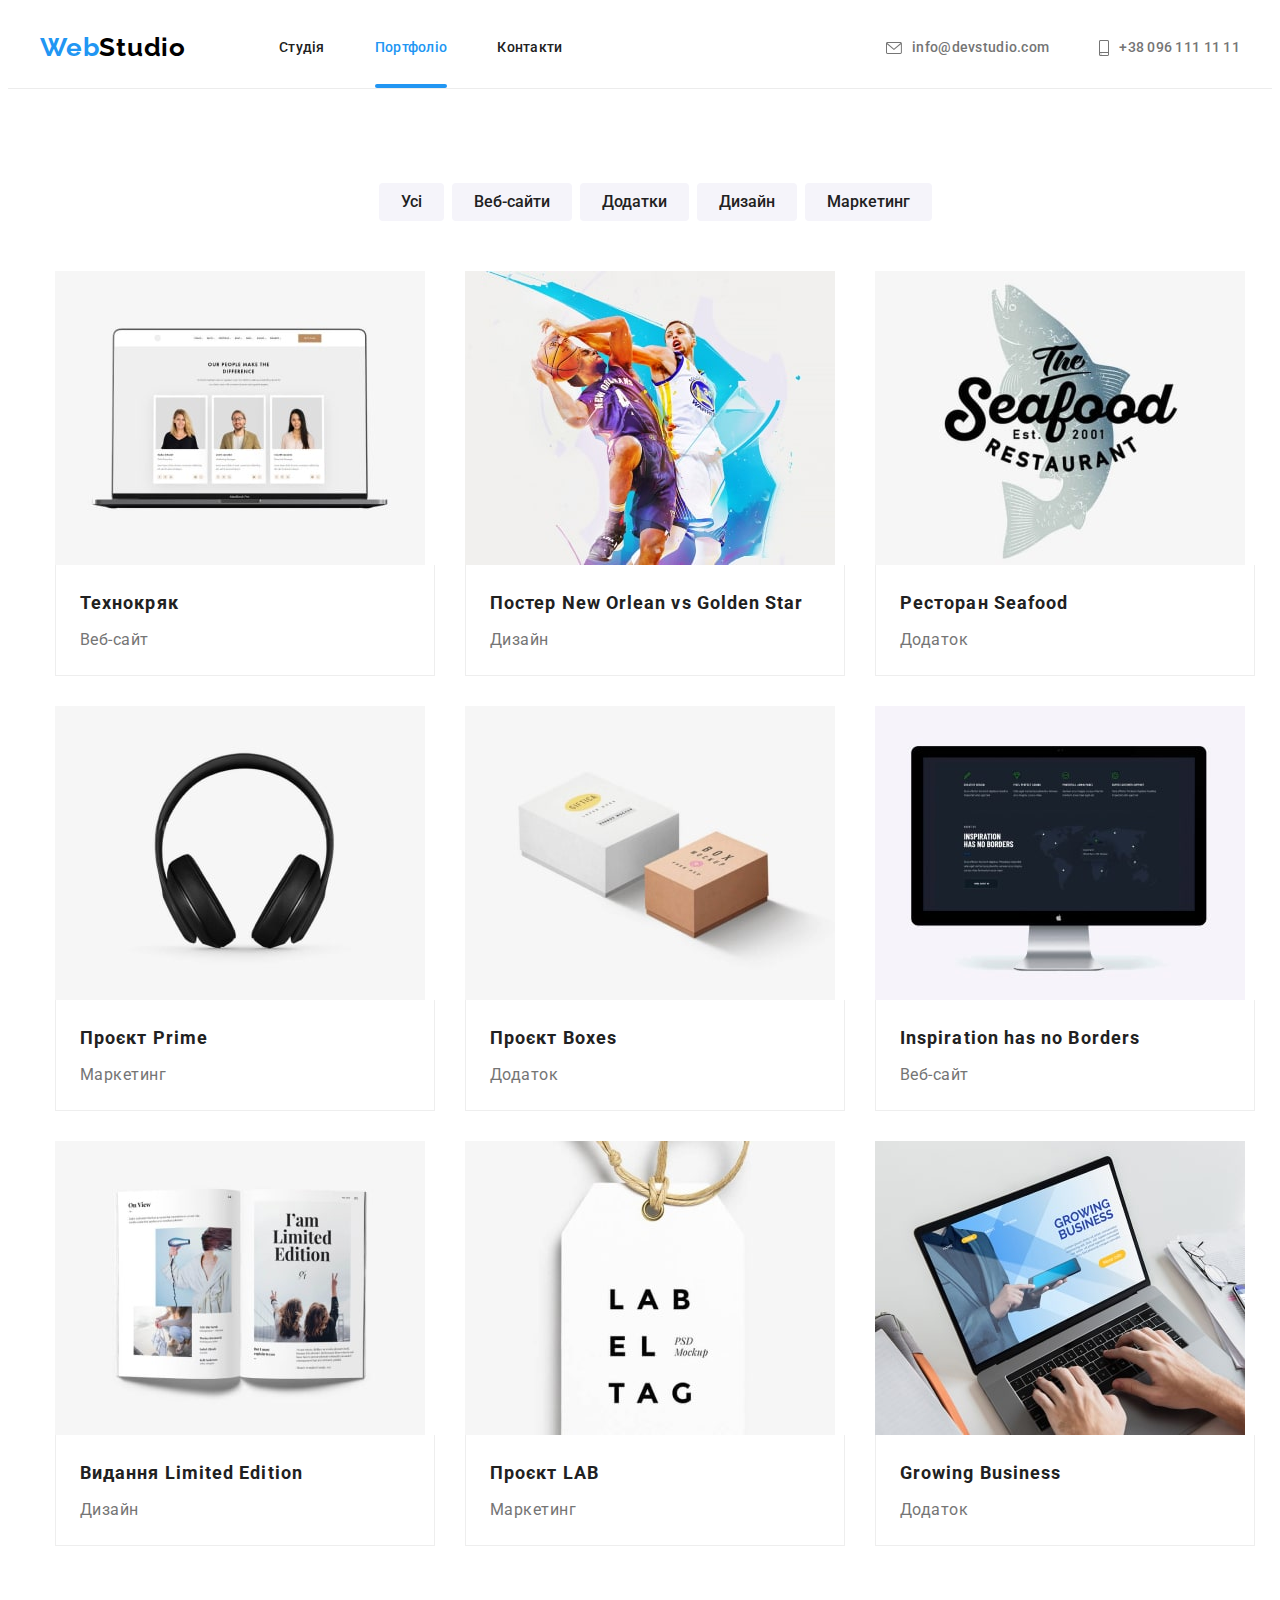
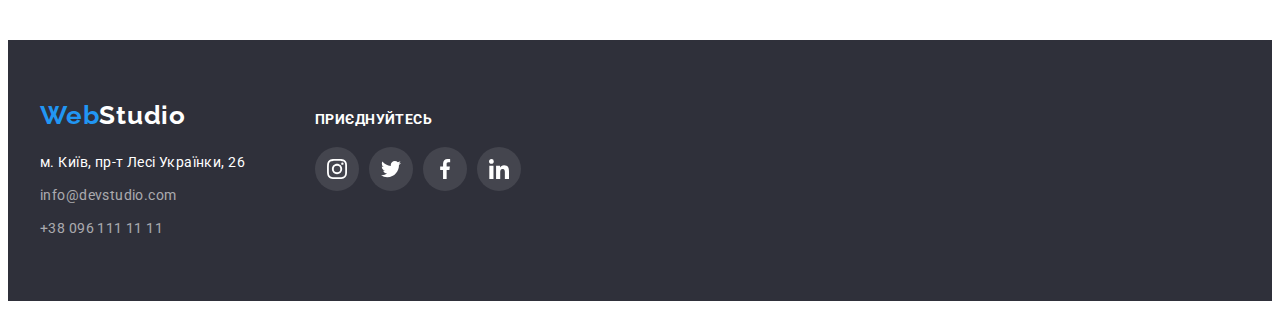
==== portfolio.html @ 5a7f4753 "6 дз" ====
<!DOCTYPE html>
<html lang="uk">

<head>
    <meta charset="UTF-8">
    <meta http-equiv="X-UA-Compatible" content="IE=edge">
    <meta name="viewport" content="width=device-width, initial-scale=1.0">
    <title>Портфоліо</title>
    <link rel="preconnect" href="https://fonts.googleapis.com">
    <link rel="preconnect" href="https://fonts.gstatic.com" crossorigin>
    <link href="https://fonts.googleapis.com/css2?family=Raleway:wght@700&family=Roboto:wght@400;500;700;900&display=swap"
        rel="stylesheet">
    <link rel="stylesheet" href="https://cdnjs.cloudflare.com/ajax/libs/modern-normalize/1.1.0/modern-normalize.min.css"
        integrity="sha512-wpPYUAdjBVSE4KJnH1VR1HeZfpl1ub8YT/NKx4PuQ5NmX2tKuGu6U/JRp5y+Y8XG2tV+wKQpNHVUX03MfMFn9Q=="
        crossorigin="anonymous" referrerpolicy="no-referrer" />
    <link rel="stylesheet" href="./css/styles.css" />
</head>

<body>

    <header> <!--Залоговок, шапка -->
        <div class="container">
            <nav class="main-header">
                <a href="/" class="logo link"> <span>Web</span>Studio</a>
                <ul class="main-nav">
                    <li class="item"><a href="./index.html" class="link">Студія</a></li>
                    <li class="item"><a href="/" class="link current">Портфоліо</a></li>
                    <li class="item"><a href="/" class="link">Контакти</a></li>
                </ul>
            </nav>
            <ul class="nav">
                <li class="item"><a href="mailto:info@devstudio.com" class="mail link">
                    <svg class="contacts-icon envelope" width="16" height="12">
                        <use href="./images/icons.svg#icon-envelope"></use>
                    </svg>info@devstudio.com
                </a></li>
                <li class="item"><a href="tel:+380961111111" class="tel link">
                    <svg class="contacts-icon smartphone" width="10" height="16">
                        <use href="./images/icons.svg#icon-smartphone"></use>
                    </svg>+38 096 111 11 11
                </a></li>
            </ul>
        </div>
    </header>

    <main> <!--Основний вміст сторінки -->
        <section class="section">
            <div class="container">
                <h1 class="visually-hidden">Портфоліо</h1> <!--Прихований заголовок-->
                <div class="container">
                    <ul class="list-but">
                        <li class="filter"><button type="button" class="but">Усі</button></li>
                        <li class="filter"><button type="button" class="but">Веб-сайти</button></li>
                        <li class="filter"><button type="button" class="but">Додатки</button></li>
                        <li class="filter"><button type="button" class="but">Дизайн</button></li>
                        <li class="filter"><button type="button" class="but">Маркетинг</button></li>
                    </ul>
                </div>
                <div class="container">
                    <ul class="net">
                        <li class="net-element">
                            <a href=""  class="portfolio-link link">
                                <div class="portfolio-thumb">
                                    <img src="./images/img2.1.jpg" alt="Технокряк" width="370">
                                        <div class="overlay">
                                            <p>Ресурс пропонує комплексні пропозиції з різним рівнем функціоналу та сервісів. Все це дозволить відвідувачу отримати
                                        вичерпні відомості про компанію чи приватну особу.</p>
                                        </div>
                                </div>
                                    <div class="project-description">
                                        <h2 class="project">Технокряк</h2>
                                        <p class="description">Веб-сайт</p>
                                    </div>
                            </a>
                        </li>
                        <li class="net-element">
                            <a href="" class="portfolio-link link">
                                <div class="portfolio-thumb">
                                    <img src="./images/img2.2.jpg" alt="Постер New Orlean vs Golden Star" width="370">
                                        <div class="overlay">
                                            <p>Ресурс пропонує комплексні пропозиції з різним рівнем функціоналу та сервісів. Все це дозволить відвідувачу отримати
                                        вичерпні відомості про компанію чи приватну особу.</p>
                                        </div>
                                </div>
                                    <div class="project-description">
                                        <h2 class="project">Постер New Orlean vs Golden Star</h2>
                                        <p class="description">Дизайн</p>
                                    </div>
                            </a>
                        </li>
                        <li class="net-element">
                            <a href="" class="portfolio-link link">
                                <div class="portfolio-thumb">
                                    <img src="./images/img2.3.jpg" alt="Ресторан Seafood" width="370">
                                        <div class="overlay">
                                            <p>Ресурс пропонує комплексні пропозиції з різним рівнем функціоналу та сервісів. Все це дозволить відвідувачу отримати
                                        вичерпні відомості про компанію чи приватну особу.</p>
                                        </div>
                                </div>
                                    <div class="project-description">
                                        <h2 class="project">Ресторан Seafood</h2>
                                        <p class="description">Додаток</p>
                                    </div>
                            </a>
                        </li>
                        <li class="net-element">
                            <a href="" class="portfolio-link link">
                                <div class="portfolio-thumb">
                                    <img src="./images/img2.4.jpg" alt="Проєкт Prime" width="370">
                                        <div class="overlay">
                                            <p>Ресурс пропонує комплексні пропозиції з різним рівнем функціоналу та сервісів. Все це дозволить відвідувачу отримати
                                        вичерпні відомості про компанію чи приватну особу.</p>
                                        </div>
                                </div>
                                    <div class="project-description">
                                        <h2 class="project">Проєкт Prime</h2>
                                        <p class="description">Маркетинг</p>
                                    </div>
                            </a>
                        </li>
                        <li class="net-element">
                            <a href="" class="portfolio-link link">
                                <div class="portfolio-thumb">
                                    <img src="./images/img2.5.jpg" alt="Проєкт Boxes" width="370">
                                        <div class="overlay">
                                            <p>Ресурс пропонує комплексні пропозиції з різним рівнем функціоналу та сервісів. Все це дозволить відвідувачу отримати
                                        вичерпні відомості про компанію чи приватну особу.</p>
                                        </div>
                                </div>
                                    <div class="project-description">
                                        <h2 class="project">Проєкт Boxes</h2>
                                        <p class="description">Додаток</p>
                                    </div>
                            </a>
                        </li>
                        <li class="net-element">
                            <a href="" class="portfolio-link link">
                                <div class="portfolio-thumb">
                                    <img src="./images/img2.6.jpg" alt="Inspiration has no Borders" width="370">
                                        <div class="overlay">
                                            <p>Ресурс пропонує комплексні пропозиції з різним рівнем функціоналу та сервісів. Все це дозволить відвідувачу отримати
                                        вичерпні відомості про компанію чи приватну особу.</p>
                                        </div>
                                </div>
                                    <div class="project-description">
                                        <h2 class="project">Inspiration has no Borders</h2>
                                        <p class="description">Веб-сайт</p>
                                    </div>
                            </a>
                        </li>
                        <li class="net-element">
                            <a href="" class="portfolio-link link">
                                <div class="portfolio-thumb">
                                    <img src="./images/img2.7.jpg" alt="Видання Limited Edition" width="370">
                                        <div class="overlay">
                                            <p>Ресурс пропонує комплексні пропозиції з різним рівнем функціоналу та сервісів. Все це дозволить відвідувачу отримати
                                        вичерпні відомості про компанію чи приватну особу.</p>
                                        </div>
                                </div>
                                    <div class="project-description">
                                        <h2 class="project">Видання Limited Edition</h2>
                                        <p class="description">Дизайн</p>
                                    </div>
                            </a>
                        </li>
                        <li class="net-element">
                            <a href="" class="portfolio-link link">
                                <div class="portfolio-thumb">
                                    <img src="./images/img2.8.jpg" alt="Проєкт LAB" width="370">
                                        <div class="overlay">
                                            <p>Ресурс пропонує комплексні пропозиції з різним рівнем функціоналу та сервісів. Все це дозволить відвідувачу отримати
                                        вичерпні відомості про компанію чи приватну особу.</p>
                                        </div>
                                </div>
                                    <div class="project-description">
                                        <h2 class="project">Проєкт LAB</h2>
                                        <p class="description">Маркетинг</p>
                                    </div>
                            </a>
                        </li>
                        <li class="net-element">
                            <a href="" class="portfolio-link link">
                                <div class="portfolio-thumb">
                                    <img src="./images/img2.9.jpg" alt="Growing Business" width="370">
                                        <div class="overlay">
                                            <p>Ресурс пропонує комплексні пропозиції з різним рівнем функціоналу та сервісів. Все це дозволить відвідувачу отримати
                                        вичерпні відомості про компанію чи приватну особу.</p>
                                        </div>
                                </div>
                                    <div class="project-description">
                                        <h2 class="project">Growing Business</h2>
                                        <p class="description">Додаток</p>
                                    </div>
                            </a>
                        </li>
                    </ul>
                </div>
            </div>
        </section>
    </main>


    <footer class="footer"> <!-- Колонтитул --> 
    <div class="container div-footer">
        <div>
            <a href="/" class="footer-logo link"> <span>Web</span>Studio</a>
            <address>
                <ul class="link">
                    <li class="address-link"><a href="" class="link-addres link">м. Київ, пр-т Лесі Українки, 26</a></li>
                    <li class="address-link"><a href="mailto:info@devstudio.com"
                            class="link-mail link">info@devstudio.com</a></li>
                    <li class="address-link"><a href="tel:+380961111111" class="link-tel link">+38 096 111 11 11</a></li>
                </ul>
            </address>
        </div>
        <div class="join">
            <h2 class="join-soc">ПРИЄДНУЙТЕСЬ</h2>
            <ul class="soc-list-join">
                <li class="soc-items-join">
                    <a class="soc-link-join" href="#">
                        <svg width="20" height="20" class="soc-icons">
                            <use href="./images/icons.svg#icon-instagram-2"></use>
                        </svg>
                    </a>
                </li>
                <li class="soc-items-join">
                    <a class="soc-link-join" href="#">
                        <svg width="20" height="20" class="soc-icons">
                            <use href="./images/icons.svg#icon-twitter-1"></use>
                        </svg>
                    </a>
                </li>
                <li class="soc-items-join">
                    <a class="soc-link-join" href="#">
                        <svg width="20" height="20" class="soc-icons">
                            <use href="./images/icons.svg#icon-facebook-1"></use>
                        </svg>
                    </a>
                </li>
                <li class="soc-items-join">
                    <a class="soc-link-join" href="#">
                        <svg width="20" height="20" class="soc-icons">
                            <use href="./images/icons.svg#icon-linkedin-1"></use>
                        </svg>
                    </a>
                </li>
            </ul>
        </div>
    </div>
    </footer>


</body>
</html>
---- css/styles.css ----
:root {
    --body-color: #757575;
    --span-color: #2196F3;
    --logo-color: #000000;
    --main-nav-link-color: #212121;
    --hero-title-color: #FFFFFF;
    --link-mail-color: rgba(255, 255, 255, 0.6);
    --link-tel-color: rgba(255, 255, 255, 0.6);

}

p,
h1,
h2,
h3,
h4,
h5,
h6 {
    margin: 0px;
}

ul,
ol {
    margin: 0px;
    padding: 0;
}


img {
    display: block;
    max-width: 100%;
    height: auto;
}

.container {
    width: 1200px;
    padding-left: 15px;
    padding-right: 15px;
    margin-left: auto;
    margin-right: auto;
}

.section {
    padding-top: 94px;
    padding-bottom: 94px;
}

body {
    color: var(--body-color);
    font-family: 'Roboto', sans-serif;
}

/* header */

span {
    color:var(--span-color);
}


.logo {
    display: flex;
    margin: 24px 93px 25px 0;

    color: var(--logo-color);
    font-family: 'Raleway';
    font-weight: 700;
    font-size: 26px;
    line-height: 1.19;
    letter-spacing: 0.03em;
}


/*main-nav*/

header .container {
    display: flex;
    align-items: center;
}

.main-header {
    display: flex;
}

.main-nav {
    display: flex;    
}

.main-nav .item {
    margin-right: 50px;
}

.main-nav .item:last-child {
    margin-right: 0;
}

.main-nav .link {
    display: block;
    padding-top: 32px;
    padding-bottom: 32px;

    color: var(--main-nav-link-color);
    font-weight: 500;
    font-size: 14px;
    line-height: 1.14;
    letter-spacing: 0.02em;

    transition-property: color;
    transition-duration: 250ms;
    transition-timing-function: cubic-bezier(0.4, 0, 0.2, 1);
}

.main-nav .link:hover, 
.main-nav .link:focus {
    color: var(--span-color);
}

.main-nav .link.current {
    color: var(--span-color);

    position: relative;
}


/* Підкреслення*/

.main-nav .link.current::after {
    content: '';

    position: absolute;
    bottom: 0;

    display: block;
    width: 100%;
    height: 4px;
    background: #2196F3;
    border-radius: 2px;
}




/* header > ul */

header {
    border-bottom: 1px solid #ECECEC;
}

.nav {
    display: flex;
    margin-left: auto;
        
}

.nav .item {
    display: flex;
    margin-right: 50px;
    margin-top: 32px;
    margin-bottom: 32px;
}

.nav .item:last-child {
    margin-right: 0;
}


.mail {
    display: flex;
    align-items: center;


    color: var(--body-color);
    font-weight: 500;
    font-size: 14px;
    line-height: 1.14;
    letter-spacing: 0.02em;

    transition-property: color;
    transition-duration: 250ms;
    transition-timing-function: cubic-bezier(0.4, 0, 0.2, 1);
}

.tel {
    display: flex;
    align-items: center;


    color: var(--body-color);
    font-weight: 500;
    font-size: 14px;
    line-height: 1.14;
    letter-spacing: 0.02em;

    transition-property: color;
    transition-duration: 250ms;
    transition-timing-function: cubic-bezier(0.4, 0, 0.2, 1);
}

.mail:hover,
.mail:focus {
    color: var(--span-color);
}

.tel:hover,
.tel:focus {
    color: var(--span-color);
}

.envelope {
    margin-right: 10px;
    fill: currentColor;   
}

.smartphone {
    margin-right: 10px;
    fill: currentColor;
}


/*main*/

/*hero*/



.hero { 
    padding: 200px 0px;
    text-align: center;

    background-color: #2F303A;
}

.overley {
    max-width: 1600px;
    height: 600px;
    margin-left: auto;
    margin-right: auto;

    background-image: linear-gradient(to right,
            rgba(47, 48, 58, 0.4),
            rgba(47, 48, 58, 0.4)),
        url(../images/Img-hero.jpg);

}

.hero-title {
    display: block;
    margin: auto; 
    max-width: 696px;
    margin-bottom: 30px;

    color: var(--hero-title-color);
    font-weight: 900;
    font-size: 44px;
    line-height: 1.36;
    text-align: center;
    letter-spacing: 0.06em;
    text-transform: uppercase;
}

/* button */

.button {
    border-radius: 4px;
    padding: 10px 32px;
    border: transparent;
     
    color: var(--hero-title-color);
    background-color: #2196F3;
    font-family: 'Roboto';
    font-weight: 700;
    font-size: 16px;
    line-height: 1.88;
    letter-spacing: 0.06em;
    cursor: pointer;

    box-shadow: 0px 4px 4px rgba(0, 0, 0, 0.15);

    transition-property: background-color;
    transition-duration: 250ms;
    transition-timing-function: cubic-bezier(0.4, 0, 0.2, 1);
}

.button:hover,
.button:focus {
    background: #188CE8;
}

/*feature-list*/

.feature-list {
    display: flex;
    gap: 30px;  
}

.feature-list .title-list:last-child {
    margin-right: 0;
}

.feature-list .title {
    margin-bottom: 10px;

    color: var(--main-nav-link-color);
    font-weight: 700;
    font-size: 14px;
    line-height: 1.14;
    letter-spacing: 0.03em;
    text-transform: uppercase
}

.feature-list p {
    font-size: 14px;
    line-height: 1.71;
    letter-spacing: 0.03em;
}

.title-list::before {
    display: block;
    content: "";
    height: 120px;
    width: 270px;
    background-size: 70px;
    background-repeat: no-repeat;
    background-position: center;
    background-color: #F5F4FA;
    margin-bottom: 30px;
    
}

.icon-antenna::before {
    background-image: url(../images/antenna\ 1.svg);
}

.icon-clok::before {
    background-image: url(../images/clock\ 1.svg);
}

.icon-diagram::before {
    background-image: url(../images/diagram\ 1.svg);
}

.icon-astronaut::before {
    background-image: url(../images/astronaut\ 1.svg);
}


/*picture*/

.section-work {
    padding-top: 0;
}

.card-set {
    display: flex;
    margin-right: -30px;
    text-align: center;
}

.card-set .card {
    flex-basis: calc(100% / 3 - 30px);
    margin-right: 30px;
    
    
}

.card-set .card:last-child {
    margin-right: 0;
}

.picture {
    margin-bottom: 50px;

    color: var(--main-nav-link-color);
    font-weight: 700;
    font-size: 36px;
    line-height: 1.16;
    text-align: center;
    letter-spacing: 0.03em;
}

.thumb {
    position: relative;
}

.product-actions {
    position: absolute;
    bottom: 0;
    
    width: 370px;
    height: 70px;

    background: rgba(47, 48, 58, 0.8);
}

.product-actions p {
    font-weight: 700;
    font-size: 14px;
    line-height: 16px;
    text-align: center;
    letter-spacing: 0.03em;
    color: #FFFFFF;

    margin-top: 27px;
}



/*team*/

.team-list {
    display: flex;
}

.team-card {
    width: 270px;
    margin-right: 30px;
}

.team-card:nth-child(4n) {
    margin-right: 0;
}

/* .social-links {
    content: "";
    display: inline-block;
    width: 206px;
    height: 44px;
    background-image: url(../images/instagram\ 2.svg), 
    url(../images/twitter\ 1.svg);
    background-size: 20px;
    background-repeat: no-repeat;
    background-position: avto;
    background-color: gray;
} */

.section-team {
    background: #F5F4FA;
}

.team-list > li {
    background: #FFFFFF;
    /* filter: drop-shadow(0px 4px 4px rgba(0, 0, 0, 0.25)); */
    box-shadow: 0px 1px 3px rgba(0, 0, 0, 0.12), 0px 1px 1px rgba(0, 0, 0, 0.14), 0px 2px 1px rgba(0, 0, 0, 0.2);
    border-radius: 0px 0px 4px 4px;
}

.team {
    margin-bottom: 50px;

    color: var(--main-nav-link-color);
    font-weight: 700;
    font-size: 36px;
    line-height: 1.16;
    text-align: center;
    letter-spacing: 0.03em;
}

.team-names {
    padding-top: 30px;
    padding-bottom: 30px;
}


.team-member {
    margin-bottom: 10px;

    color: var(--main-nav-link-color);
    font-weight: 500;
    font-size: 16px;
    line-height: 1.18;
    text-align: center;
    letter-spacing: 0.03em;
}

.team-list p {
    font-size: 16px;
    line-height: 1.18;
    text-align: center;
    letter-spacing: 0.03em;
}

.soc-list {
    margin-top: 16px;
    
    display: flex;
    justify-content: center;
    align-items: center;
}

.soc-items {
    width: 44px;
    height: 44px;

}

.soc-link {
    width: 100%;
    height: 100%;
    background-color: #fff;
    display: flex;
    border-radius: 50%;
    justify-content: center;
    align-items: center;
    color: #AFB1B8;

    transition-property: background-color, color, fill;
    transition-duration: 250ms;
    transition-timing-function: cubic-bezier(0.4, 0, 0.2, 1);

}

.soc-link:hover {
    background-color: #2196F3;
    fill: #fff;
}

.soc-link {
    fill: currentColor;
}

.soc-items:not(:last-child) {
    margin-right: 10px;
}


/* Постійні клієнти */

.customers-list {
    display: flex;
    justify-content: center;
    align-items: center;
}

.customers-items {
    width: 170px;
    height: 92px;
    
    margin-right: 30px;
}

.customers-items:nth-child(6) {
    margin-right: 0px;
}

.customers-link {
    width: 100%;
    height: 100%;
    display: flex;
    justify-content: center;
    align-items: center;
    fill: #AFB1B8;
    
    border: 1px solid #AFB1B8;
    border-radius: 4px;

    transition-property: fill;
    transition-duration: 250ms;
    transition-timing-function: cubic-bezier(0.4, 0, 0.2, 1);
}

.customers-link:hover,
.customers-link:focus {
    border: 1px solid #2196F3;
}

.customers-link:hover {
    fill:  #2196F3;
}

/* .customers-link {
    fill: currentColor;
} */




/*footer*/

address .link {
    display: block;
}

.footer {
    padding-top: 60px;
    padding-bottom: 60px;

    background: #2F303A;
}


.footer-logo {
    display: flex;
    margin-bottom: 20px;

    color: var(--hero-title-color);
    font-family: 'Raleway';
    font-weight: 700;
    font-size: 26px;
    line-height: 1.19;
    letter-spacing: 0.03em;
}

.link-addres {
    color: var(--hero-title-color);
    font-style: normal;
    font-weight: 400;
    font-size: 14px;
    line-height: 1.71;
    letter-spacing: 0.03em;

    transition-property:color;
    transition-duration: 250ms;
    transition-timing-function: cubic-bezier(0.4, 0, 0.2, 1);
}

.link-addres:hover,
.link-addres:focus {
    color: var(--span-color);
}

.address-link {
    margin-bottom: 9px;
}

.address-link:last-child {
    margin-bottom: 0;
}

.link-mail {
    color: var(--link-mail-color);
    font-style: normal;
    font-weight: 400;
    font-size: 14px;
    line-height: 1.71;
    letter-spacing: 0.03em;

    transition-property: color;
    transition-duration: 250ms;
    transition-timing-function: cubic-bezier(0.4, 0, 0.2, 1);
}

.link-mail:hover,
.link-mail:focus {
    color: var(--span-color);
}

.link-tel {
    color: var(--link-tel-color);
    font-style: normal;
    font-weight: 400;
    font-size: 14px;
    line-height: 1.71;
    letter-spacing: 0.03em;

    transition-property: color;
    transition-duration: 250ms;
    transition-timing-function: cubic-bezier(0.4, 0, 0.2, 1);
}

.link-tel:hover,
.link-tel:focus  {
    color: var(--span-color);
}


/* ПРИЄДНУЙТЕСЬ */

.div-footer {
    display: flex;
    align-items: baseline;
}

.join {
    margin-left: 70px;
}

.join-soc {
    font-size: 14px;
    line-height: 16px;
    letter-spacing: 0.03em;
    text-transform: uppercase;
    margin-bottom: 20px;
    /* padding-bottom: 20px; */
    color: #FFFFFF;
}

.soc-list-join {
    display: flex;
    justify-content: center;
    align-items: center;
}

.soc-items-join {
    width: 44px;
    height: 44px;

}

.soc-link-join {
    width: 100%;
    height: 100%;
    
    background: rgba(255, 255, 255, 0.1);
    display: flex;
    border-radius: 50%;
    justify-content: center;
    align-items: center;
    color: #fff;

    transition-property: background, color;
    transition-duration: 250ms;
    transition-timing-function: cubic-bezier(0.4, 0, 0.2, 1);

}

.soc-link-join:hover {
    background-color: #2196F3;
    fill: #fff;
}

.soc-link-join {
    fill: currentColor;
}

.soc-items-join:not(:last-child) {
    margin-right: 10px;
}


/* portfolio */

.list-but {
    display: flex;
    justify-content: center;
    margin-bottom: 50px;

}

.list-but .filter + .filter {
    margin-left: 8px;
    
    
}


.but {
    display: flex;
    border-radius: 4px;
    padding: 6px 22px;
    border: transparent;

    color: var(--main-nav-link-color);
    background: #F5F4FA;
    font-family: 'Roboto';
    font-weight: 500;
    font-size: 16px;
    line-height: 1.62;
    cursor: pointer;

    transition-property: background, color, box-shadow;
    transition-duration: 250ms;
    transition-timing-function: cubic-bezier(0.4, 0, 0.2, 1);

    
}

.but:hover,
.but:focus {
    color: #FFFFFF;
    background:#2196F3;

    box-shadow: 0px 3px 1px rgba(0, 0, 0, 0.1), 0px 1px 2px rgba(0, 0, 0, 0.08), 0px 2px 2px rgba(0, 0, 0, 0.12);
    border-radius: 4px;
}

/* net */

.net {
    display: flex;
    flex-wrap: wrap;
} 


.net-element {
    width: calc((100% - 60px) / 3);
    margin-right: 30px;
    margin-bottom: 30px;

    
}

.net-element:nth-child(3n) {
    margin-right: 0;
}

.net-element:nth-last-child(-n + 3) {
    margin-bottom: 0;
}

.title-element {
    margin: 20px 24px 20px 24px;
}

.portfolio-link {
    display: block;

    transition-property: box-shadow ;
    transition-duration: 250ms;
    transition-timing-function: cubic-bezier(0.4, 0, 0.2, 1);

}

.portfolio-link:hover,
.portfolio-link:focus {
    
    box-shadow: 0px 1px 1px rgba(0, 0, 0, 0.12), 0px 4px 4px rgba(0, 0, 0, 0.06), 1px 4px 6px rgba(0, 0, 0, 0.16);
}




.project-description {
    padding: 20px 24px;
    border-left: 1px solid #EEEEEE;
    border-right: 1px solid #EEEEEE;
    border-bottom: 1px solid #EEEEEE;
}

.project {
    margin-bottom: 4px;

    color: var(--main-nav-link-color);
    font-weight: 700;
    font-size: 18px;
    line-height: 2.00;
    letter-spacing: 0.06em;
}
.description {
    color: var(--body-color);
    font-size: 16px;
    line-height: 1.88;
    letter-spacing: 0.03em;
}

/* Оверлей */

.portfolio-thumb {
    position: relative;
    overflow: hidden;
}

.overlay {
    position: absolute;
    top: 0;
    left: 0;
    width: 100%;
    height: 100%;
    padding-top: 63px;
    padding-right: 24px;
    padding-left: 24px;


    background: rgba(33, 150, 243, 0.9);

    transform:translateY(100%);
    transition: transform 250ms cubic-bezier(0.4, 0, 0.2, 1);
}

.net-element:hover .overlay {
    transform: translateY(0);
}

.overlay p {
    font-size: 18px;
    line-height: 1.56;
            
    letter-spacing: 0.03em;
    
    color: #FFFFFF;
}



ul {
    list-style: none;
}

.link {
    text-decoration: none;
}

.visually-hidden {
    position: absolute;
    width: 1px;
    height: 1px;
    margin: -1px;
    border: 0;
    padding: 0;
    white-space: nowrap;
    overflow: hidden;
}


/* backdrop */

.backdrop {
    position: fixed;
    top: 0;
    left: 0;
    width: 100%;
    height: 100%;
    background: rgba(0, 0, 0, 0.2);

    transition-property: background, opacity;
    transition-duration: 250ms;
    transition-timing-function: cubic-bezier(0.4, 0, 0.2, 1);

}

.backdrop.is-hidden {
    opacity: 0;
    pointer-events: none;
}

.modal {
    position: absolute;
    top: 50%;
    left: 50%;
    transform: translate(-50%, -50%);

    min-height: 581px;
    min-width: 528px;

    background: #FFFFFF;
    
    box-shadow: 0px 1px 3px rgba(0, 0, 0, 0.12), 0px 1px 1px rgba(0, 0, 0, 0.14), 0px 2px 1px rgba(0, 0, 0, 0.2);
    border-radius: 4px;

    transition-property: background, opacity, box-shadow;
    transition-duration: 250ms;
    transition-timing-function: cubic-bezier(0.4, 0, 0.2, 1);
    
}

.icon-close {
    position: absolute;
    top: 50%;
    left: 50%;
    transform: translate(-50%, -50%);
    width: 18px;
    height: 18px;
}

.close {
    position: absolute;
    width: 30px;
    height: 30px;
    right: 8px;
    top: 8px;
    padding: 0;
    border-radius: 50%;
       
    background: #FFFFFF;
    border: 1px solid rgba(0, 0, 0, 0.1);
}
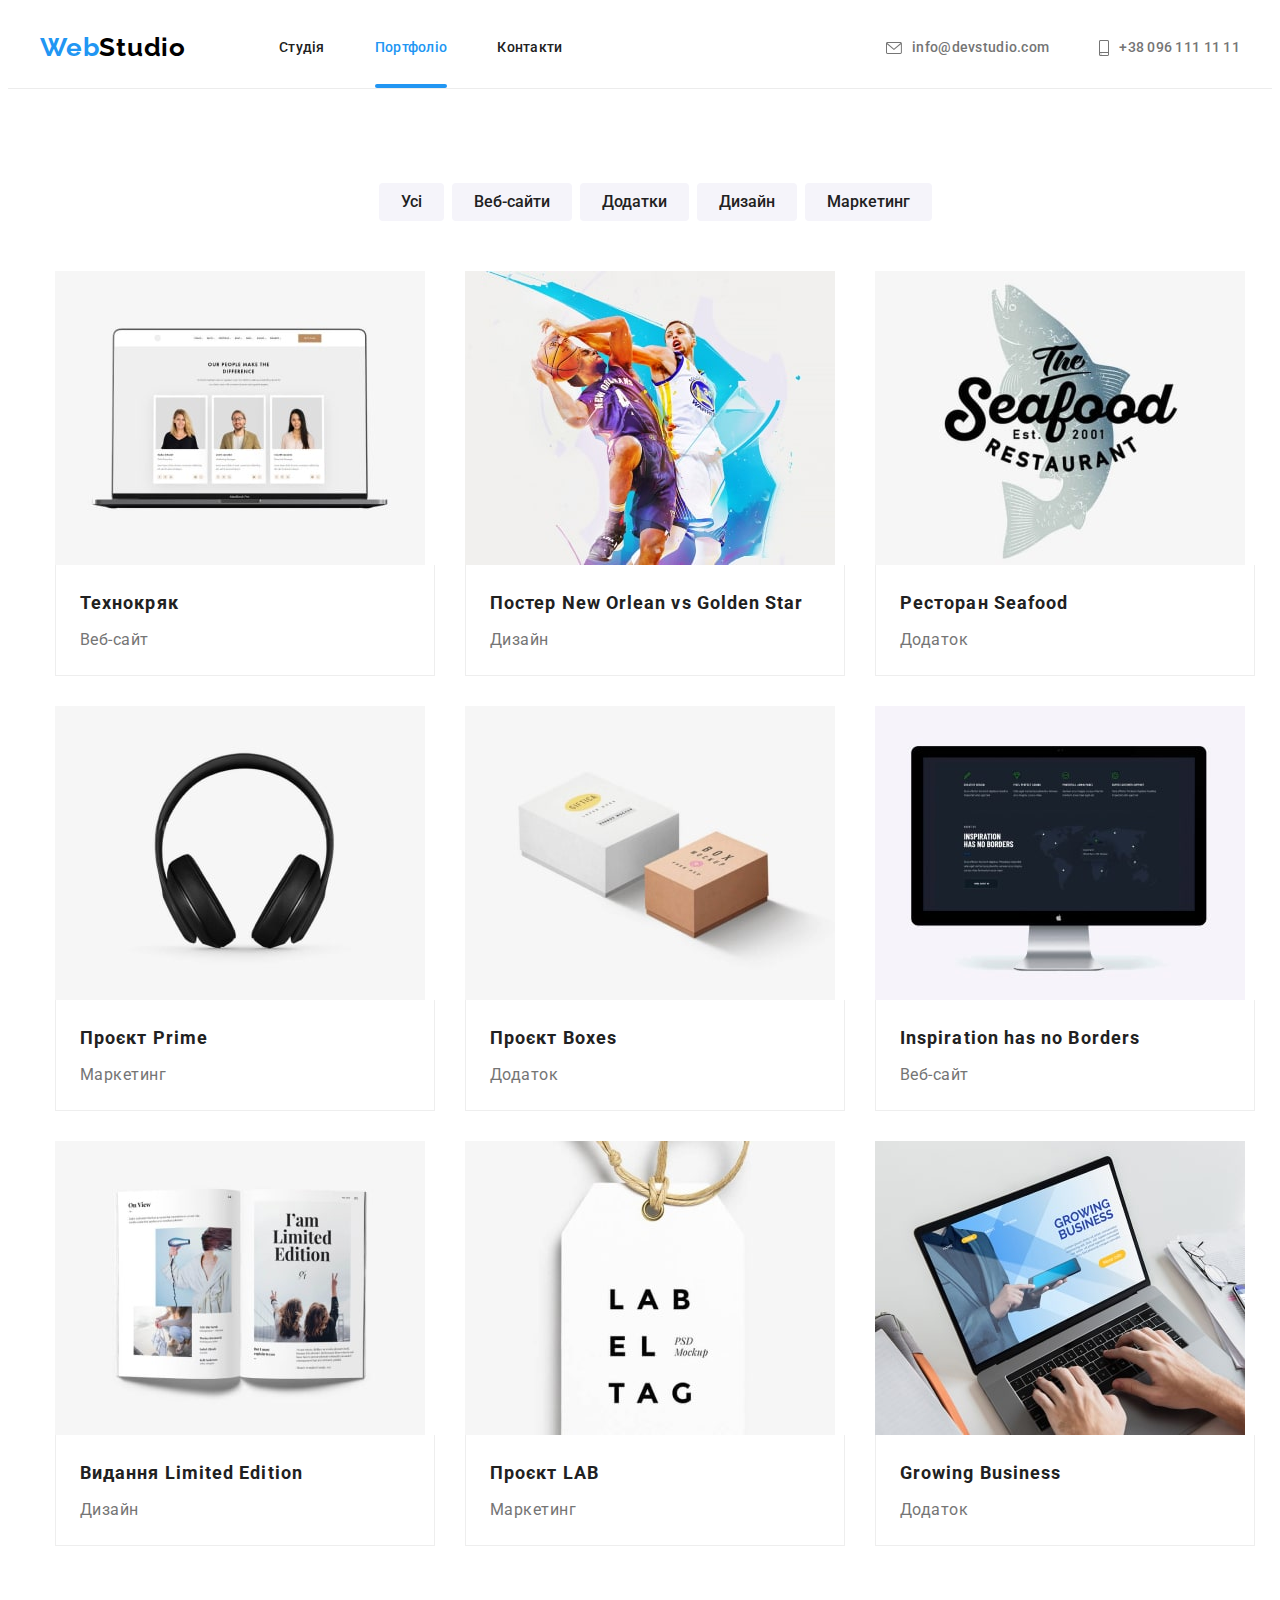
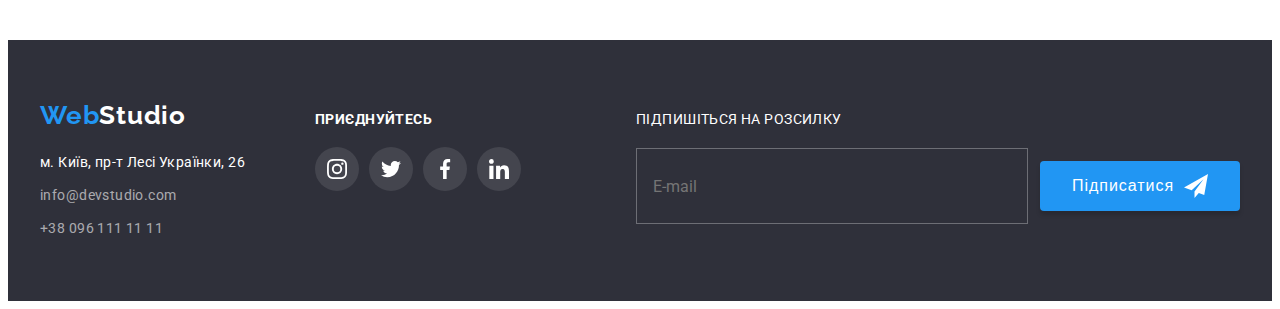
==== commit d4866f08: "6 дз готово" ====
--- a/portfolio.html
+++ b/portfolio.html
@@ -246,7 +246,22 @@
                 </li>
             </ul>
         </div>
+        <div class="forma">
+            <form class="form-bottom">
+                <p class="form-text">ПІДПИШІТЬСЯ НА РОЗСИЛКУ</p>
+                <div class="forma-email">
+                    <input name="email" type="email" class="forma-email-input" placeholder="E-mail">
+                    <button type="submit" class="forma-button-submit">
+                        <span class="forma-button-text">Підписатися</span>
+                        <svg class="forma-icon">
+                            <use href="./images/icons.svg#icon-icon-send"></use>
+                        </svg>
+                    </button>
+                </div>
+            </form>
+        </div>
     </div>
+    
     </footer>
 
 
--- a/css/styles.css
+++ b/css/styles.css
@@ -679,7 +679,7 @@
     letter-spacing: 0.03em;
     text-transform: uppercase;
     margin-bottom: 20px;
-    /* padding-bottom: 20px; */
+    
     color: #FFFFFF;
 }
 
@@ -723,6 +723,88 @@
 
 .soc-items-join:not(:last-child) {
     margin-right: 10px;
+}
+
+/* ПРИЄДНУЙТЕСЬ кінець */
+
+
+/* ПІДПИШІТЬСЯ НА РОЗСИЛКУ */
+
+.forma {
+    margin-left: auto;
+}
+
+.form-bottom {
+    display: block;
+    margin-top: 0em;
+}
+
+.form-text {
+    font-size: 14px;
+    line-height: 1.14;
+    letter-spacing: 0.03em;
+    text-transform: uppercase;
+    margin-bottom: 20px;
+    
+    color: #FFFFFF;
+}
+
+.forma-email {
+    display: flex;
+    align-items: center;
+    
+}
+
+.forma-email-input{
+    width: 358px;
+    height: 50px;
+    padding-left: 16px;
+    font-size: 16px;
+    line-height: 1.25;
+    cursor: pointer;
+    border: 1px solid rgba(255, 255, 255, 0.3);
+    transition: filter 250ms cubic-bezier(0.4, 0, 0.2, 1);
+    background-color: #2F303A;
+    color: rgba(255, 255, 255, 0.6);
+}
+
+.forma-button-submit {
+    display: flex;
+    width: 200px;
+    height: 50px;
+
+    background: #2196F3;
+    box-shadow: 0px 4px 4px rgba(0, 0, 0, 0.15);
+    border-radius: 4px;
+    border: none;
+
+    
+    margin-left: 12px;
+    align-items: center;
+    justify-content: center;
+    cursor: pointer;
+        
+    transition: box-shadow 250ms cubic-bezier(0.4, 0, 0.2, 1);
+        
+}
+
+
+
+.forma-button-text {
+    font-size: 16px;
+    line-height: 1.88;
+       
+    align-items: center;
+    text-align: center;
+    letter-spacing: 0.06em;
+    
+    color: #FFFFFF;
+}
+
+.forma-icon {
+    margin-left: 10px;
+    width: 24px;
+    height: 24px;
 }
 
 
@@ -814,8 +896,6 @@
     
     box-shadow: 0px 1px 1px rgba(0, 0, 0, 0.12), 0px 4px 4px rgba(0, 0, 0, 0.06), 1px 4px 6px rgba(0, 0, 0, 0.16);
 }
-
-
 
 
 .project-description {
@@ -950,6 +1030,8 @@
     height: 18px;
 }
 
+
+
 .close {
     position: absolute;
     width: 30px;
@@ -958,7 +1040,201 @@
     top: 8px;
     padding: 0;
     border-radius: 50%;
+    cursor: pointer;
        
     background: #FFFFFF;
     border: 1px solid rgba(0, 0, 0, 0.1);
+    transition: fill 250ms cubic-bezier(0.4, 0, 0.2, 1);
+}
+
+/* .close:focus {
+    color: #2196F3;
+} */
+
+.close:hover{
+    fill: #2196F3;
+}
+
+/* Залиште свої дані, ми вам передзвонимо */
+
+.form-modal {
+    padding: 40px;
+}
+
+.title-modal {
+    font-size: 20px;
+    line-height: 1.15;
+    text-align: center;
+    letter-spacing: 0.03em;
+
+    color: #212121;
+
+    margin-bottom: 12px;
+  
+}
+
+.form-field {
+    
+    display: flex;
+    flex-direction: column;
+    margin-bottom: 28px;
+}
+
+.form-field label {
+    margin-bottom: 4px;
+    font-size: 12px;
+    line-height: 1.17;
+    letter-spacing: 0.01em;
+}
+
+.form-field input {
+    display: inline-block;
+    width: 448px;
+    height: 40px;
+    padding: 0 0 0 40px;
+    outline: none;
+    border: 1px solid rgba(33, 33, 33, 0.2);
+    border-radius: 4px;
+    cursor: pointer;
+    transition: border-color 250ms cubic-bezier(0.4, 0, 0.2, 1);
+    
+}
+
+.form-field input:focus {
+    border-color: #2196F3;
+}
+
+.form-field input:focus + svg {
+    fill: #2196F3;
+}
+
+.form-field input::placeholder {
+    font-size: 12px;
+    line-height: 1.17;
+    letter-spacing: 0.01em;
+    color: rgba(117, 117, 117, 0.5);
+}
+
+
+input, textarea {
+    padding-top: 12px;
+    padding-left: 16px;
+    padding-right: 16px;
+    padding-bottom: 12px;
+    font-family: inherit;
+    font-size: inherit;
+}
+
+.comment {
+    display: block;
+    width: 448px;
+    height: 120px;
+    outline: none;
+    cursor: pointer;
+
+    resize: none;
+    border: 1px solid rgba(33, 33, 33, 0.2);
+    border-radius: 4px;
+    transition: border 250ms cubic-bezier(0.4, 0, 0.2, 1);
+}
+
+.form-field textarea:focus {
+    border-color: #2196F3;
+}
+
+.modal-politic-label {
+    display: flex;
+    align-items: center;
+
+    font-size: 14px;
+    line-height: 1.71;
+    letter-spacing: 0.03em;
+    color: #757575;
+}
+
+.modal-politic-label::before {
+    content: '';
+    width: 16px;
+    height: 16px;
+    border: 2px solid #131111;
+    margin-right: 7px;
+
+}
+
+.modal-politic-check:checked + label::before {
+    border: none;
+    background-repeat: no-repeat;
+    background-image: url(../images/check.svg);
+    background-position: center;
+    background-color: #2196F3;
+    border-radius: 2px;
+}
+
+.form-field-check .visually-hidden {
+    position: absolute;
+    width: 1px;
+    height: 1px;
+    margin: -1px;
+    border: 0;
+    padding: 0;
+    white-space: nowrap;
+    overflow: hidden;
+}
+
+.form-field-check {
+    display: flex;
+    justify-content: center;
+    margin-bottom: 30px;
+    margin-top: 20px;
+}
+
+.a-modal {
+   color: #2196F3; 
+}
+
+
+
+
+.form-submit {
+    display: flex;
+    justify-content: center;
+}
+
+.submit-button {
+    font-size: 16px;
+    line-height: 1.88;
+    align-items: center;
+    text-align: center;
+    letter-spacing: 0.06em;
+    
+    color: #FFFFFF;
+
+    width: 200px;
+    height: 50px;
+    left: 700px;
+    top: 712px;
+    cursor: pointer;
+    border-style: none;
+        
+    background: #2196F3;
+    box-shadow: 0px 4px 4px rgba(0, 0, 0, 0.15);
+    border-radius: 4px;
+}
+
+.submit-button:hover,
+.submit-button:focus {
+    background-color: #1976d2;
+}
+
+.modal-input-wrapper {
+    position: relative;
+}
+
+.icon-modal {
+    position: absolute;
+
+    top: 50%;
+    left: 12px;
+
+    transform: translateY(-50%);
 }